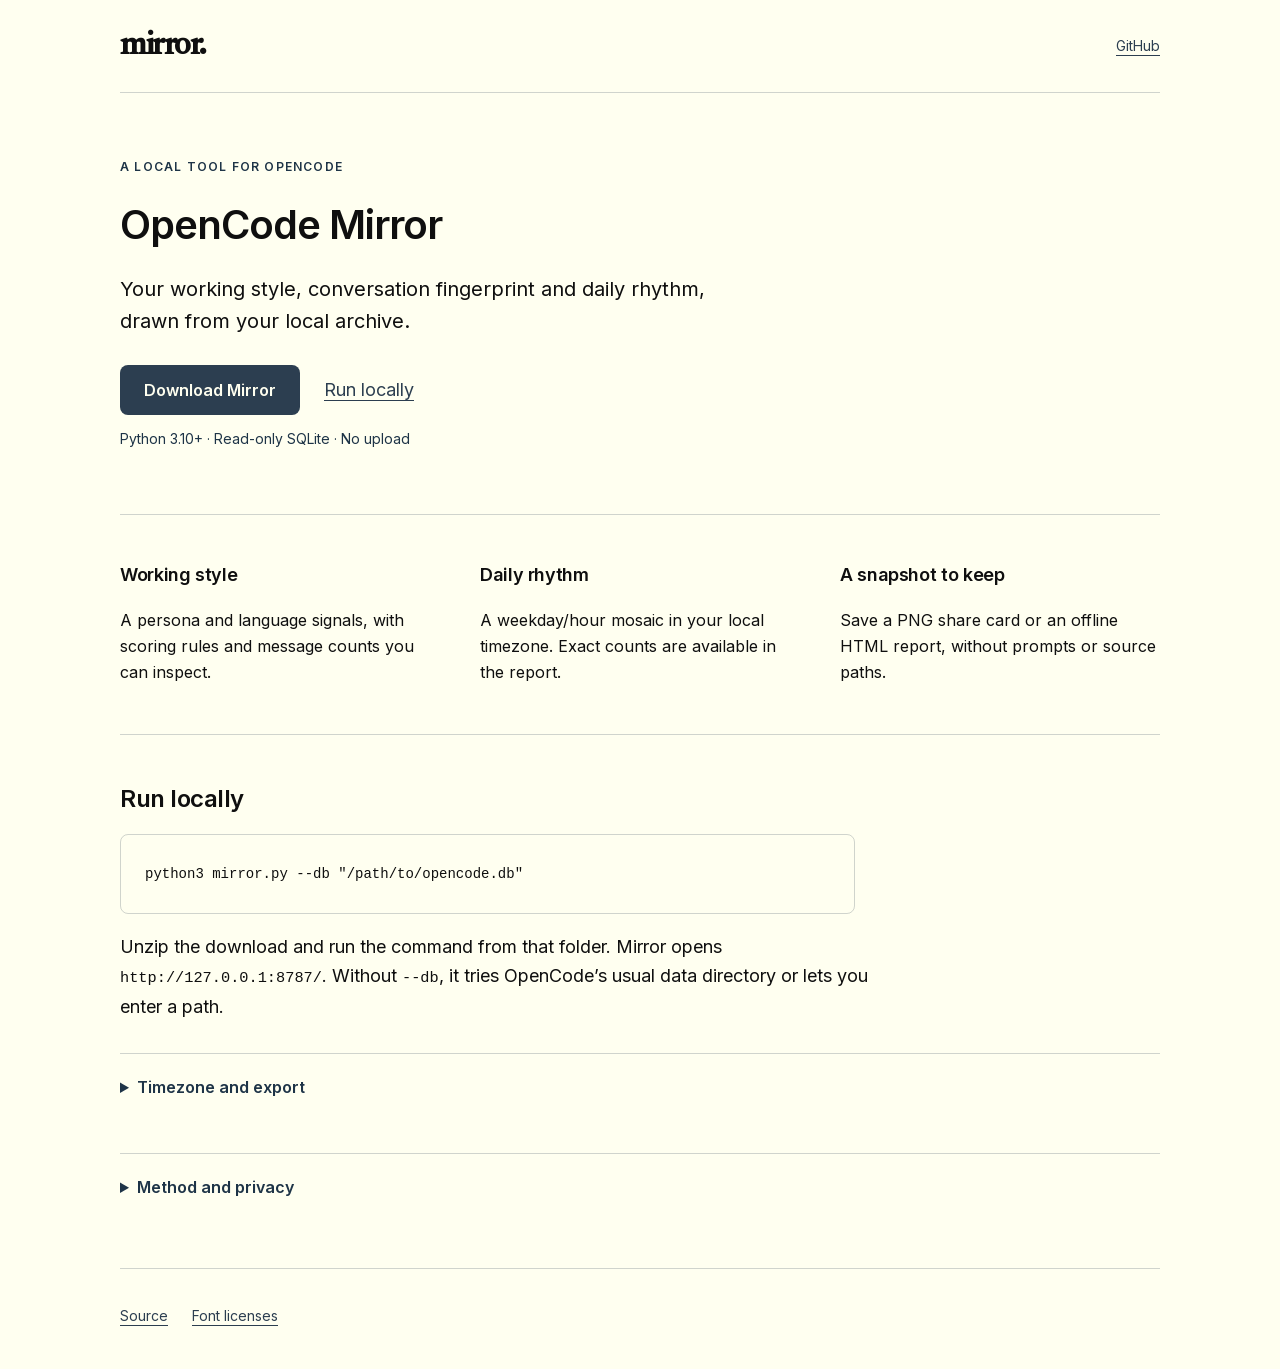
==== handbook/index.html @ 86881be2 "Make OpenCode Mirror standalone" ====
<!doctype html>
<html lang="en">
<head>
  <meta charset="utf-8">
  <meta name="viewport" content="width=device-width, initial-scale=1">
  <title>OpenCode Mirror</title>
  <meta name="description" content="Your working style, conversation fingerprint and daily rhythm, drawn from your local OpenCode archive.">
  <meta property="og:title" content="OpenCode Mirror">
  <meta property="og:description" content="Your working style, conversation fingerprint and daily rhythm, drawn from your local OpenCode archive.">
  <meta property="og:type" content="website">
  <meta name="twitter:card" content="summary">
  <link rel="icon" href="data:,">
  <link rel="stylesheet" href="../assets/theme.css">
  <link rel="stylesheet" href="../assets/fonts.css">
  <link rel="stylesheet" href="style.css">
</head>
<body>
  <a class="skip" href="#main">Skip to content</a>
  <header class="masthead"><a class="wordmark" href="#main">mirror.</a><a href="https://github.com/xmattwest/trace-mirror">GitHub</a></header>
  <main id="main">
    <section class="intro">
      <p class="eyebrow">A local tool for OpenCode</p>
      <h1>OpenCode Mirror</h1>
      <p class="lead">Your working style, conversation fingerprint and daily rhythm, drawn from your local archive.</p>
      <div class="actions"><a class="button" href="opencode-mirror.zip" download>Download Mirror</a><a href="#run">Run locally</a></div>
      <p class="small">Python 3.10+ · Read-only SQLite · No upload</p>
    </section>
    <section class="section report" aria-label="The report">
      <div><h2>Working style</h2><p>A persona and language signals, with scoring rules and message counts you can inspect.</p></div>
      <div><h2>Daily rhythm</h2><p>A weekday/hour mosaic in your local timezone. Exact counts are available in the report.</p></div>
      <div><h2>A snapshot to keep</h2><p>Save a PNG share card or an offline HTML report, without prompts or source paths.</p></div>
    </section>
    <section class="section" id="run">
      <h2>Run locally</h2>
      <pre><code>python3 mirror.py --db "/path/to/opencode.db"</code></pre>
      <p>Unzip the download and run the command from that folder. Mirror opens <code>http://127.0.0.1:8787/</code>. Without <code>--db</code>, it tries OpenCode’s usual data directory or lets you enter a path.</p>
      <details><summary>Timezone and export</summary><pre><code>python3 mirror.py --db "/path/to/opencode.db" --timezone America/Denver
python3 mirror.py --db "/path/to/opencode.db" --export mirror.html</code></pre><p>The app uses your browser’s timezone; headless exports use the computer’s zone, with UTC as a fallback. An explicit override takes precedence. Daylight saving follows each message’s date, and snapshots retain their original zone.</p><p>Other options: <code>--port 8788</code>, <code>--no-open</code>, <code>--version</code>.</p></details>
      <details><summary>Method and privacy</summary><p>The persona is a transparent heuristic, not a validated personality test. Fewer than 20 filtered messages produces an early sketch. Root user text excludes synthetic/ignored parts, reminders and identifiable history copies. Pasted material can still influence the result. Activity measures interaction, not hours worked.</p><p>The database stays read-only. Nothing is uploaded. Exports exclude prompts, tool inputs and outputs, full paths, session IDs and credentials. Shared HTML aliases project names; dates, aggregate counts and model/tool names remain.</p></details>
    </section>
  </main>
  <footer><a href="https://github.com/xmattwest/trace-mirror">Source</a><a href="../FONT_LICENSES.txt">Font licenses</a></footer>
</body>
</html>
---- assets/theme.css ----
:root {
  --canvas: #FFFFF0;
  --text-primary: #0F0F0F;
  --text-secondary: #1E3447;
  --structure: #2C3E50;
  --link: #2C3E50;
  --focus: #2C3E50;
  --emphasis: #F39C12;
  --on-structure: #FFFFF0;
  --on-emphasis: #0F0F0F;
  --font-body: Inter, Arial, sans-serif;
  --font-heading: Inter, Arial, sans-serif;
  --font-display: Newsreader, Georgia, serif;
}
---- assets/fonts.css ----
@font-face {
  font-family: 'Inter';
  font-style: normal;
  font-weight: 400;
  font-display: swap;
  src: url([data-uri]) format('woff2');
  unicode-range: U+0000-00FF, U+0131, U+0152-0153, U+02BB-02BC, U+02C6, U+02DA, U+02DC, U+0304, U+0308, U+0329, U+2000-206F, U+20AC, U+2122, U+2191, U+2193, U+2212, U+2215, U+FEFF, U+FFFD;
}
@font-face {
  font-family: 'Inter';
  font-style: normal;
  font-weight: 500;
  font-display: swap;
  src: url([data-uri]) format('woff2');
  unicode-range: U+0000-00FF, U+0131, U+0152-0153, U+02BB-02BC, U+02C6, U+02DA, U+02DC, U+0304, U+0308, U+0329, U+2000-206F, U+20AC, U+2122, U+2191, U+2193, U+2212, U+2215, U+FEFF, U+FFFD;
}
@font-face {
  font-family: 'Inter';
  font-style: normal;
  font-weight: 600;
  font-display: swap;
  src: url([data-uri]) format('woff2');
  unicode-range: U+0000-00FF, U+0131, U+0152-0153, U+02BB-02BC, U+02C6, U+02DA, U+02DC, U+0304, U+0308, U+0329, U+2000-206F, U+20AC, U+2122, U+2191, U+2193, U+2212, U+2215, U+FEFF, U+FFFD;
}
@font-face {
  font-family: 'Newsreader';
  font-style: normal;
  font-weight: 500;
  font-display: swap;
  src: url([data-uri]) format('woff2');
  unicode-range: U+0000-00FF, U+0131, U+0152-0153, U+02BB-02BC, U+02C6, U+02DA, U+02DC, U+0304, U+0308, U+0329, U+2000-206F, U+20AC, U+2122, U+2191, U+2193, U+2212, U+2215, U+FEFF, U+FFFD;
}
@font-face {
  font-family: 'Plus Jakarta Sans';
  font-style: normal;
  font-weight: 800;
  font-display: swap;
  src: url([data-uri]) format('woff2');
  unicode-range: U+0000-00FF, U+0131, U+0152-0153, U+02BB-02BC, U+02C6, U+02DA, U+02DC, U+0304, U+0308, U+0329, U+2000-206F, U+20AC, U+2122, U+2191, U+2193, U+2212, U+2215, U+FEFF, U+FFFD;
}
---- handbook/style.css ----
* { box-sizing: border-box; }
html { scroll-padding-top: 24px; }
body { margin: 0; background: var(--canvas); color: var(--text-primary); font: 18px/1.65 var(--font-body); }
a { color: var(--link); text-underline-offset: 4px; }
a:focus-visible, summary:focus-visible { outline: 3px solid var(--focus); outline-offset: 4px; }
h1, h2, p { margin-top: 0; }
h1 { font: 600 40px/1.2 var(--font-heading); letter-spacing: -.025em; margin-bottom: 24px; }
h2 { font: 600 24px/1.3 var(--font-heading); letter-spacing: -.02em; margin-bottom: 20px; }
p { margin-bottom: 24px; }
main, .masthead, footer { width: min(1040px, calc(100% - 96px)); margin-inline: auto; }
.masthead { display: flex; align-items: center; justify-content: space-between; padding-block: 24px; border-bottom: 1px solid color-mix(in srgb, var(--structure) 22%, transparent); font-size: 14px; }
.masthead a { display: inline-flex; align-items: center; min-height: 44px; }
.wordmark { font: 600 32px/1 var(--font-display); letter-spacing: -.045em; text-decoration: none; color: var(--text-primary); }
.intro { padding-block: 64px; }
.eyebrow { color: var(--text-secondary); font-size: 12px; font-weight: 600; letter-spacing: .1em; text-transform: uppercase; margin-bottom: 24px; }
.lead { font-size: 20px; line-height: 1.6; max-width: 54ch; }
.actions { display: flex; align-items: center; flex-wrap: wrap; gap: 24px; margin-block: 28px 12px; }
.actions a { display: inline-flex; align-items: center; min-height: 44px; }
.button { padding: 12px 24px; border-radius: 8px; background: var(--structure); color: var(--on-structure); font-size: 16px; font-weight: 600; text-decoration: none; }
.button:hover { background: var(--text-primary); }
.small { color: var(--text-secondary); font-size: 14px; margin-bottom: 0; }
.section { padding-block: 48px; border-top: 1px solid color-mix(in srgb, var(--structure) 22%, transparent); }
.section > p, details p { max-width: 68ch; }
.report { display: grid; grid-template-columns: repeat(3, minmax(0, 1fr)); gap: 40px; }
.report h2 { font-size: 18px; }
.report p { font-size: 16px; margin-bottom: 0; }
code, pre { font-family: ui-monospace, SFMono-Regular, Menlo, Consolas, monospace; }
code { font-size: .85em; overflow-wrap: anywhere; }
pre { padding: 24px; border: 1px solid color-mix(in srgb, var(--structure) 22%, transparent); border-radius: 8px; white-space: pre-wrap; overflow-wrap: anywhere; max-width: 68ch; }
pre code { font-size: 14px; }
details { margin-top: 32px; border-top: 1px solid color-mix(in srgb, var(--structure) 22%, transparent); font-size: 16px; }
summary { padding-block: 20px; cursor: pointer; font-weight: 600; color: var(--text-secondary); }
footer { display: flex; flex-wrap: wrap; gap: 24px; padding-block: 24px 32px; border-top: 1px solid color-mix(in srgb, var(--structure) 22%, transparent); font-size: 14px; }
footer a { display: inline-flex; align-items: center; min-height: 44px; }
.skip { position: absolute; left: 24px; top: -100px; padding: 12px; background: var(--canvas); }
.skip:focus { top: 8px; }
@media (max-width: 700px) {
  main, .masthead, footer { width: calc(100% - 48px); }
  body { font-size: 16px; }
  .intro { padding-block: 48px; }
  .lead { font-size: 18px; }
  .report { grid-template-columns: 1fr; gap: 32px; }
}
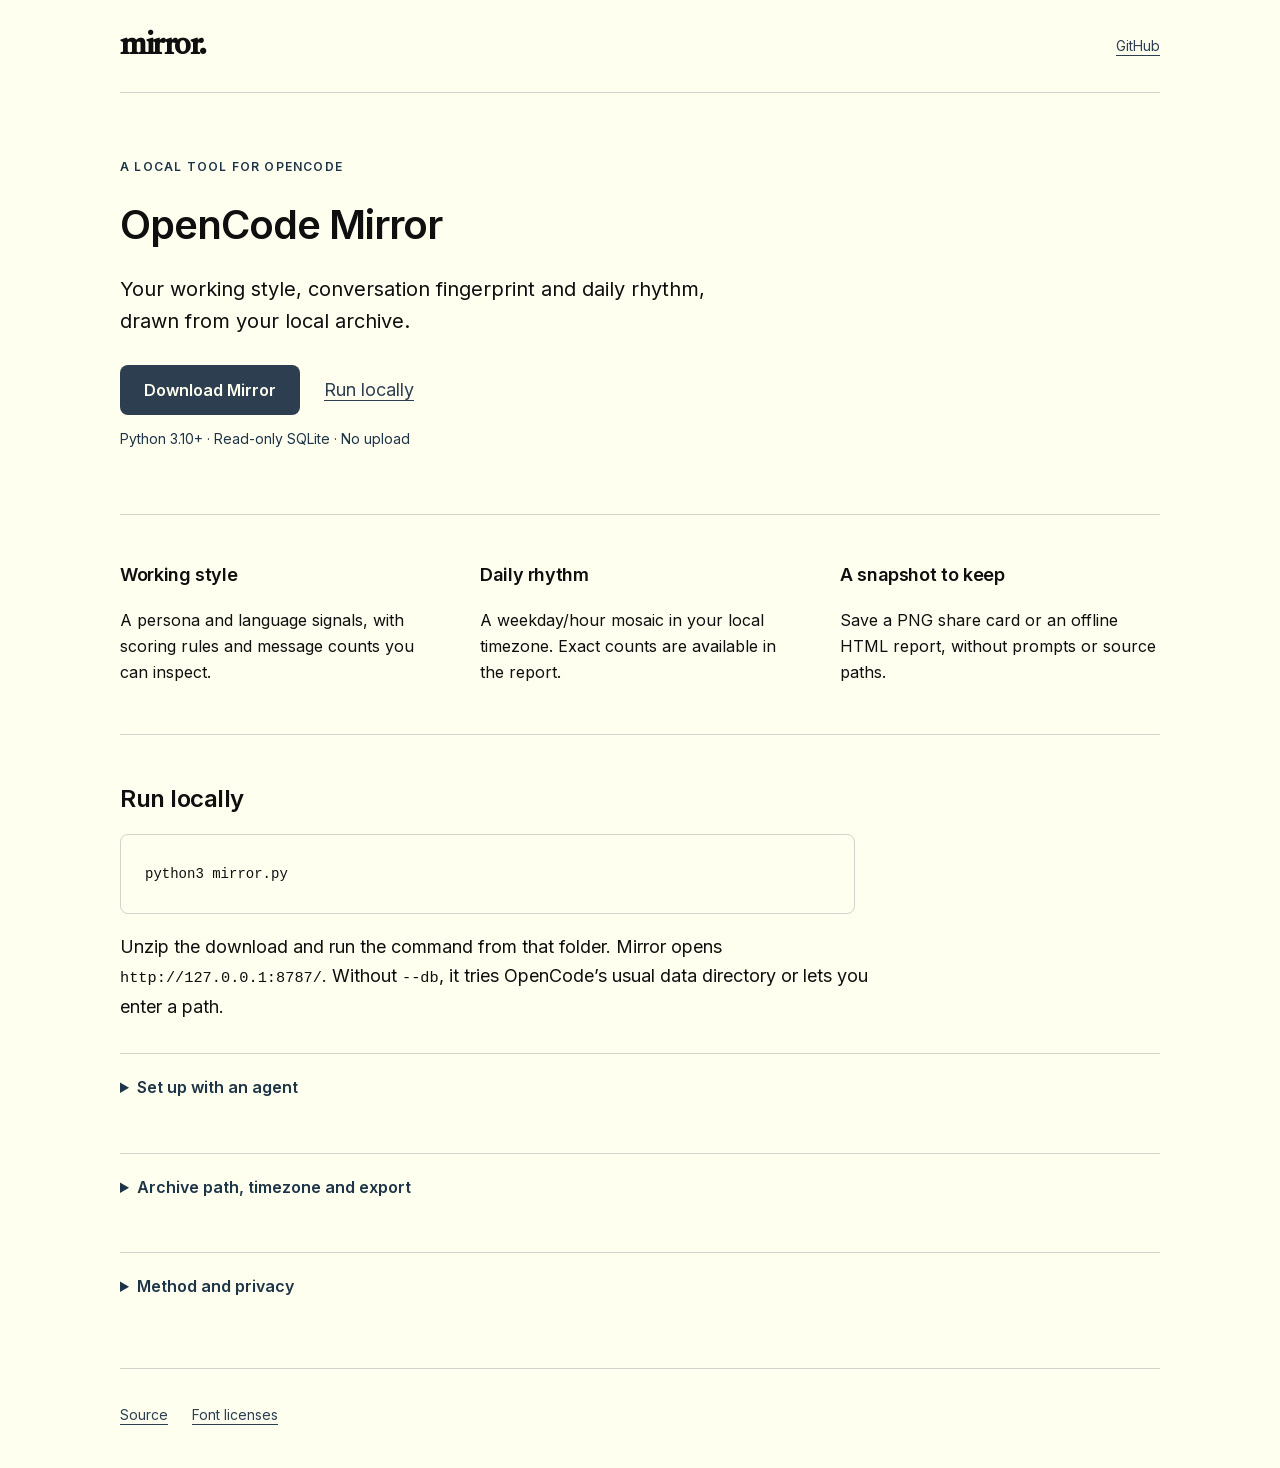
==== commit 6bd8563a: "Add agent setup guide and simplify first run" ====
--- a/handbook/index.html
+++ b/handbook/index.html
@@ -32,9 +32,12 @@
     </section>
     <section class="section" id="run">
       <h2>Run locally</h2>
-      <pre><code>python3 mirror.py --db "/path/to/opencode.db"</code></pre>
+      <pre><code>python3 mirror.py</code></pre>
       <p>Unzip the download and run the command from that folder. Mirror opens <code>http://127.0.0.1:8787/</code>. Without <code>--db</code>, it tries OpenCode’s usual data directory or lets you enter a path.</p>
-      <details><summary>Timezone and export</summary><pre><code>python3 mirror.py --db "/path/to/opencode.db" --timezone America/Denver
+      <details><summary>Set up with an agent</summary><p>Give your agent <a href="../agent-setup.md">agent-setup.md</a>, or send this:</p><pre><code>Set up OpenCode Mirror on my computer using
+https://xmattwest.github.io/trace-mirror/agent-setup.md</code></pre></details>
+      <details><summary>Archive path, timezone and export</summary><pre><code>python3 mirror.py --db "/path/to/opencode.db"
+python3 mirror.py --db "/path/to/opencode.db" --timezone America/Denver
 python3 mirror.py --db "/path/to/opencode.db" --export mirror.html</code></pre><p>The app uses your browser’s timezone; headless exports use the computer’s zone, with UTC as a fallback. An explicit override takes precedence. Daylight saving follows each message’s date, and snapshots retain their original zone.</p><p>Other options: <code>--port 8788</code>, <code>--no-open</code>, <code>--version</code>.</p></details>
       <details><summary>Method and privacy</summary><p>The persona is a transparent heuristic, not a validated personality test. Fewer than 20 filtered messages produces an early sketch. Root user text excludes synthetic/ignored parts, reminders and identifiable history copies. Pasted material can still influence the result. Activity measures interaction, not hours worked.</p><p>The database stays read-only. Nothing is uploaded. Exports exclude prompts, tool inputs and outputs, full paths, session IDs and credentials. Shared HTML aliases project names; dates, aggregate counts and model/tool names remain.</p></details>
     </section>
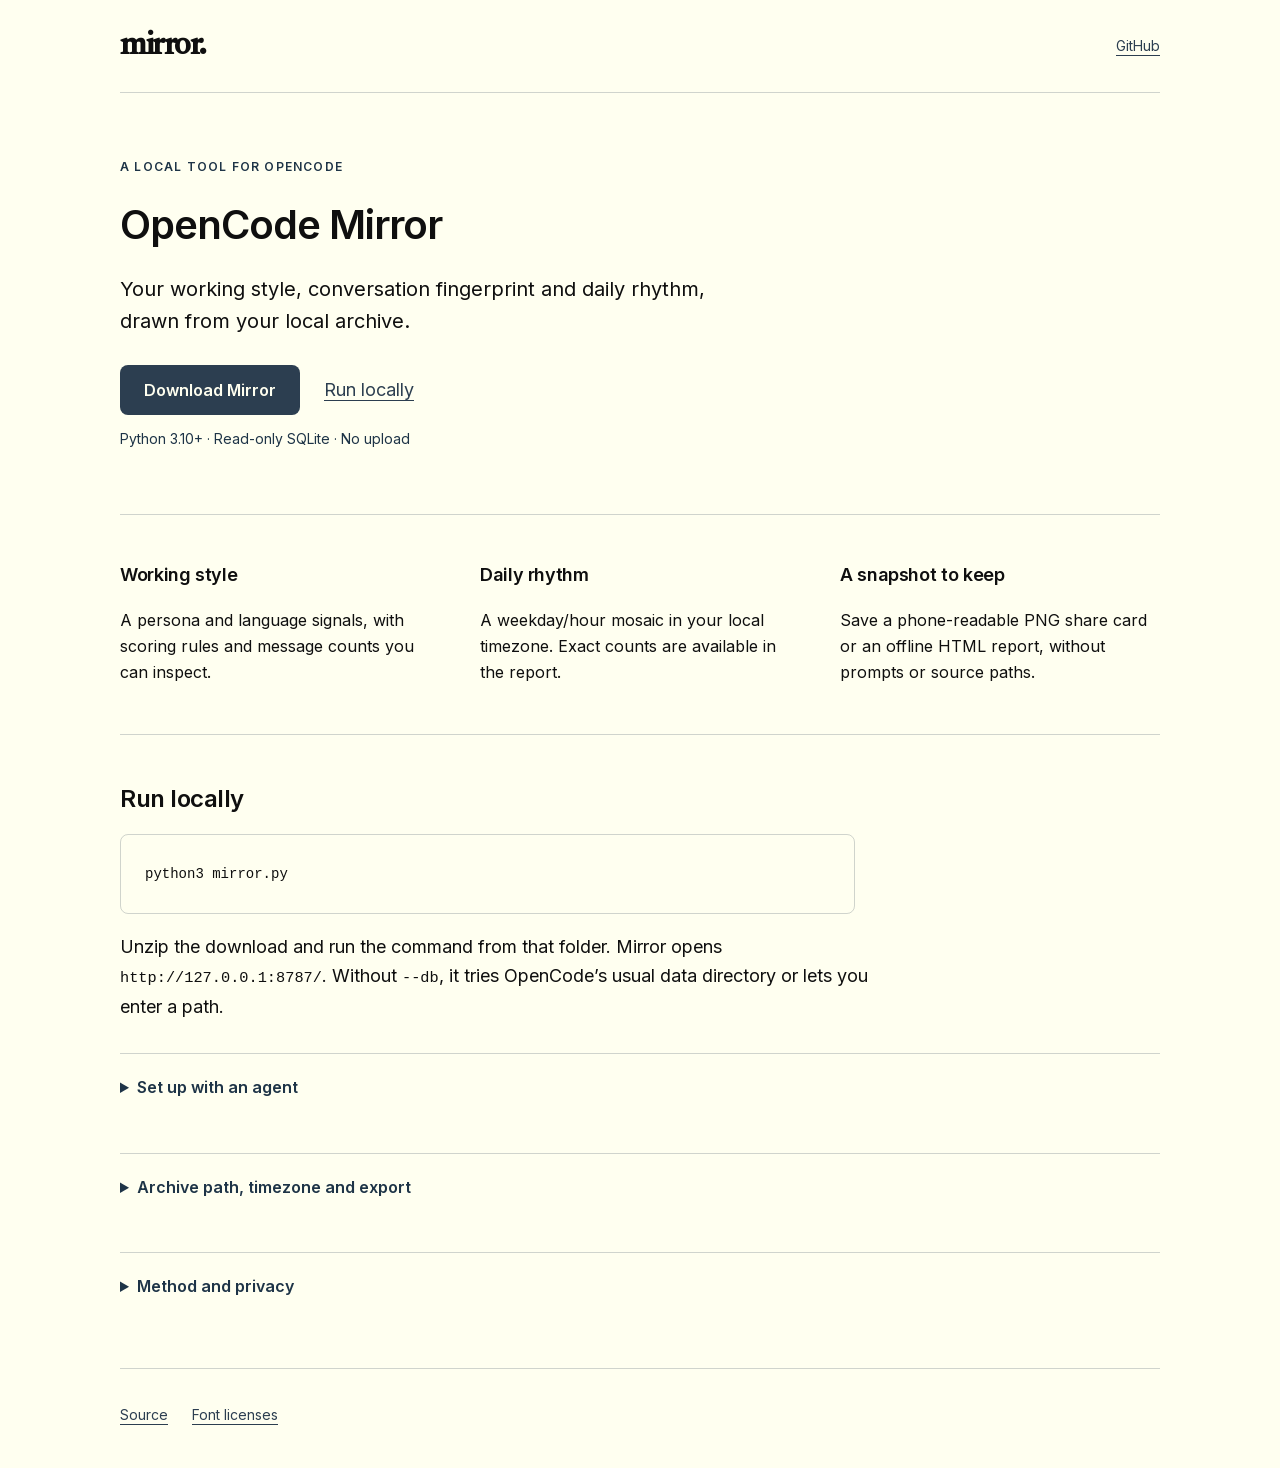
==== commit 83677943: "Make share cards readable at phone width" ====
--- a/handbook/index.html
+++ b/handbook/index.html
@@ -28,7 +28,7 @@
     <section class="section report" aria-label="The report">
       <div><h2>Working style</h2><p>A persona and language signals, with scoring rules and message counts you can inspect.</p></div>
       <div><h2>Daily rhythm</h2><p>A weekday/hour mosaic in your local timezone. Exact counts are available in the report.</p></div>
-      <div><h2>A snapshot to keep</h2><p>Save a PNG share card or an offline HTML report, without prompts or source paths.</p></div>
+      <div><h2>A snapshot to keep</h2><p>Save a phone-readable PNG share card or an offline HTML report, without prompts or source paths.</p></div>
     </section>
     <section class="section" id="run">
       <h2>Run locally</h2>
--- a/assets/theme.css
+++ b/assets/theme.css
@@ -11,4 +11,9 @@
   --font-body: Inter, Arial, sans-serif;
   --font-heading: Inter, Arial, sans-serif;
   --font-display: Newsreader, Georgia, serif;
+  /* Share-card type on the 1200px canvas, composed for phone-width viewing. */
+  --card-title: 60px;
+  --card-label: 40px;
+  --card-value: 44px;
+  --card-caption: 36px;
 }
